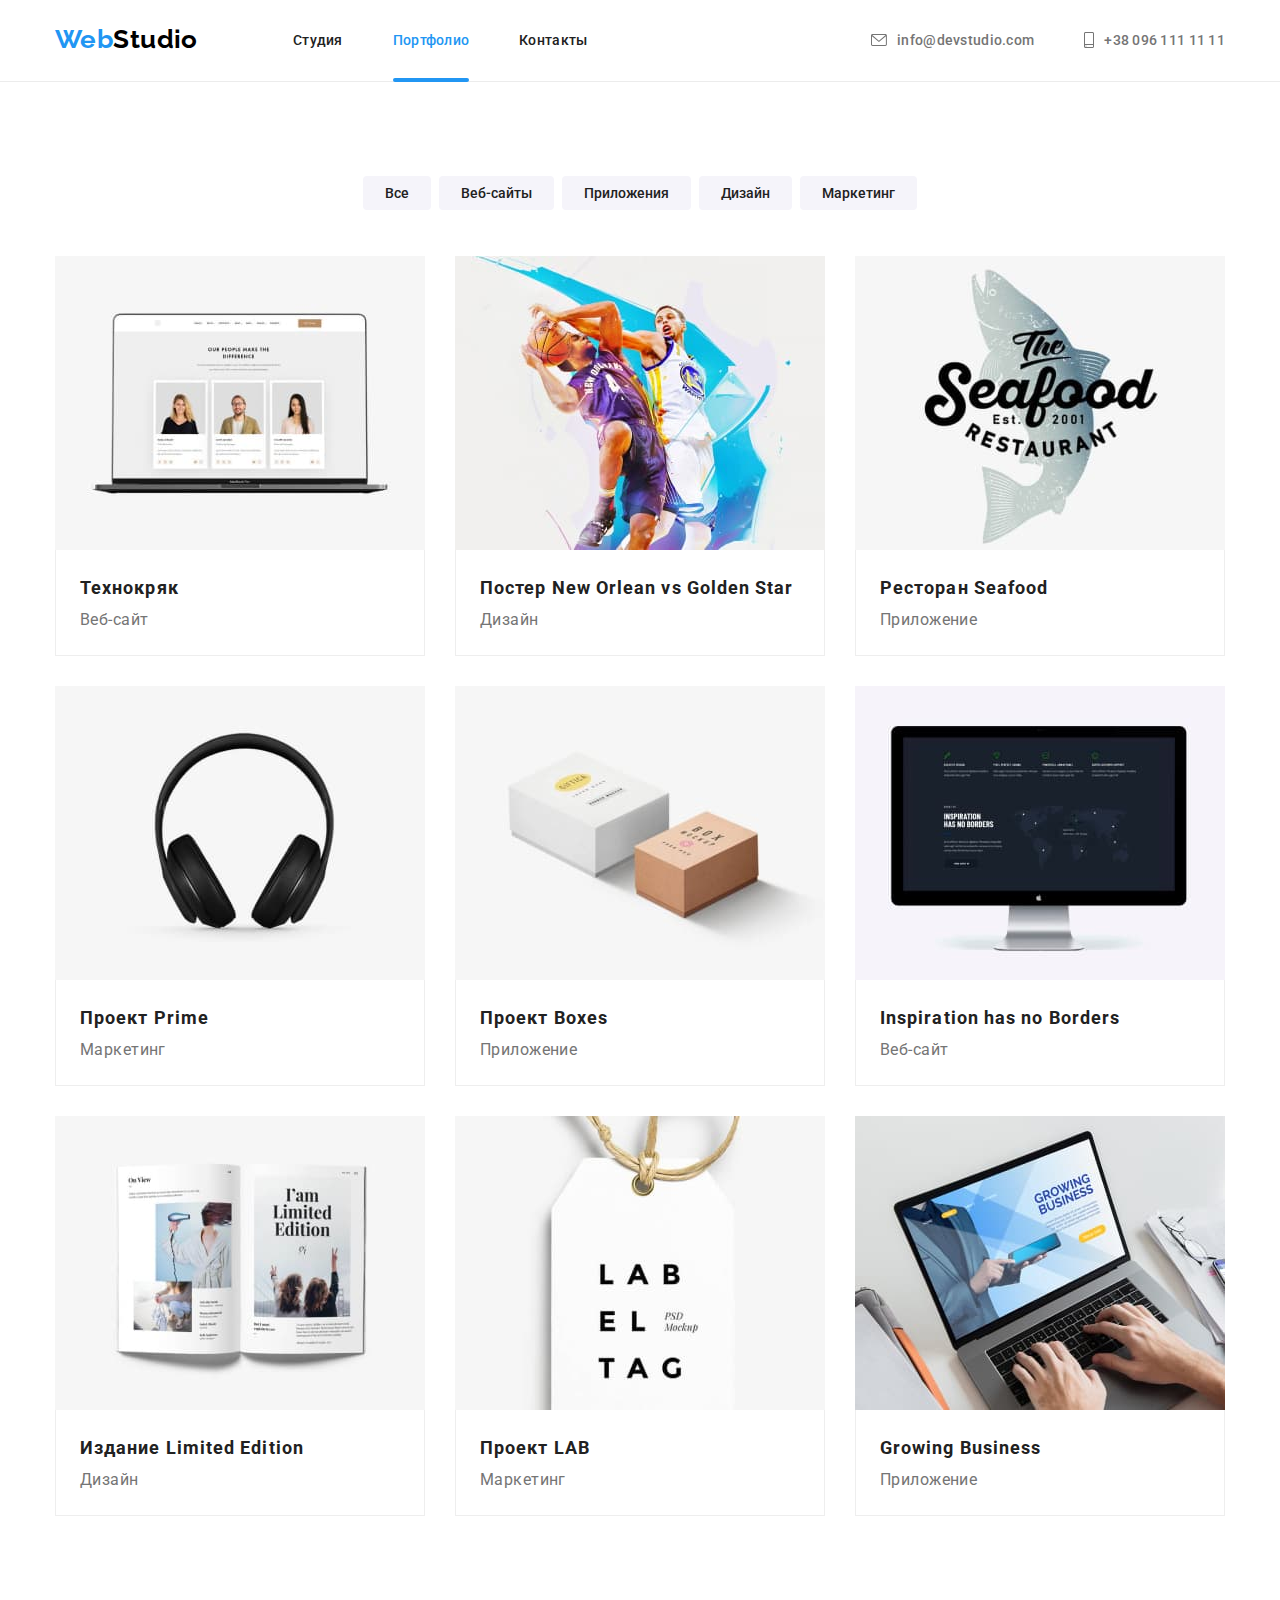
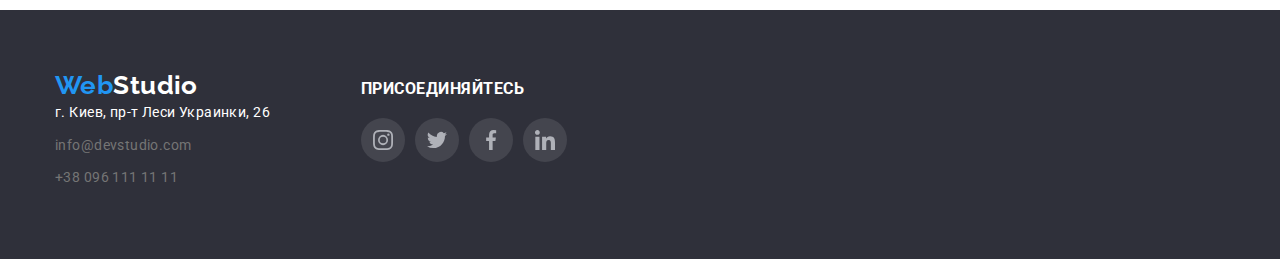
==== portfolio.html @ 80f38857 "Create portfolio.html" ====
<!DOCTYPE html>
<html lang="ru">
  <head>
    <meta charset="UTF-8" />
    <meta http-equiv="X-UA-Compatible" content="IE=edge" />
    <meta name="viewport" content="width=device-width, initial-scale=1.0" />
    <title>Портфолио</title>
    <link rel="preconnect" href="https://fonts.gstatic.com" />
    <link
      href="https://fonts.googleapis.com/css2?family=Raleway:wght@700&family=Roboto:wght@400;500;700;900&display=swap"
      rel="stylesheet"
    />
    <link
      rel="stylesheet"
      href="https://cdnjs.cloudflare.com/ajax/libs/modern-normalize/1.0.0/modern-normalize.min.css"
    />
    <link rel="stylesheet" href="./css/styles.css" />
  </head>
  <body>
    <header class="header">
      <div class="container page-header">
        <a href="./index.html" class="logo"
          >Web<span class="span-header">Studio</span></a
        >
        <nav>
          <ul class="list anchor">
            <li class="anchor-item">
              <a href="./index.html" class="nav-link">Студия</a>
            </li>
            <li class="anchor-item">
              <a href="./portfolio.html" class="nav-link active">Портфолио</a>
            </li>
            <li class="anchor-item">
              <a href="" class="nav-link">Контакты</a>
            </li>
          </ul>
        </nav>
        <ul class="list mailtel">
          <li class="mailtel-item">
            <a href="mailto:info@devstudio.com" class="contact-link">
              <svg class="mail-icon" width="16" height="12">
                <use href="./images/sprite.svg#icon-envelope"></use>
              </svg>
              info@devstudio.com
            </a>
          </li>
          <li class="mailtel-item">
            <a href="tel:+380961111111" class="contact-link">
              <svg class="tel-icon" width="10" height="16">
                <use href="./images/sprite.svg#icon-smartphone"></use>
              </svg>
              +38 096 111 11 11</a
            >
          </li>
        </ul>
      </div>
    </header>
    <main>
      <div class="container">
        <!--<h1>Портфолио</h1>-->
        <section class="section">
          <!--<h2>Фильтр</h2>-->
          <ul class="list filter">
            <li class="li-button">
              <button type="button" class="btn-filter">Все</button>
            </li>
            <li class="li-button">
              <button type="button" class="btn-filter">Веб-сайты</button>
            </li>
            <li class="li-button">
              <button type="button" class="btn-filter">Приложения</button>
            </li>
            <li class="li-button">
              <button type="button" class="btn-filter">Дизайн</button>
            </li>
            <li class="li-button">
              <button type="button" class="btn-filter">Маркетинг</button>
            </li>
          </ul>
          <!--<h2>Примеры работ</h2>-->
          <ul class="list portfolio-card">
            <li class="card-item">
              <div class="card-overlay">
                <img
                  src="./images/portfolio/example1.jpg"
                  alt="Дизайн сайта"
                  width="370"
                />
                <p class="overlay">
                  Технокряк это современная площадка распространения
                  коронавируса. Компании используют эту платформу для цифрового
                  шпионажа и атак на защищённые сервера конкурентов.
                </p>
              </div>
              <div class="text-card">
                <h3 class="portfolio-title">Технокряк</h3>
                <p class="project-type">Веб-сайт</p>
              </div>
            </li>
            <li class="card-item">
              <div class="card-overlay"><img
                src="./images/portfolio/example2.jpg"
                alt=" Дизайн Постера"
                width="370"
              /><p class="overlay">
                  Технокряк это современная площадка распространения
                  коронавируса. Компании используют эту платформу для цифрового
                  шпионажа и атак на защищённые сервера конкурентов.
                </p></div>
              
              <div class="text-card">
                <h3 class="portfolio-title">
                  Постер New Orlean vs Golden Star
                </h3>
                <p class="project-type">Дизайн</p>
              </div>
            </li>
            <li class="card-item">
              <div class="card-overlay"><img
                src="./images/portfolio/example3.jpg"
                alt=" Дизайн приложения ресторан Seafood"
                width="370"
              /><p class="overlay">
                  Технокряк это современная площадка распространения
                  коронавируса. Компании используют эту платформу для цифрового
                  шпионажа и атак на защищённые сервера конкурентов.
                </p></div>
              
              <div class="text-card">
                <h3 class="portfolio-title">Ресторан Seafood</h3>
                <p class="project-type">Приложение</p>
              </div>
            </li>
            <li class="card-item">
              <div class="card-overlay"><img
                src="./images/portfolio/example4.jpg"
                alt="Фото наушников"
                width="370"
              /><p class="overlay">
                  Технокряк это современная площадка распространения
                  коронавируса. Компании используют эту платформу для цифрового
                  шпионажа и атак на защищённые сервера конкурентов.
                </p></div>
              
              <div class="text-card">
                <h3 class="portfolio-title">Проект Prime</h3>
                <p class="project-type">Маркетинг</p>
              </div>
            </li>
            <li class="card-item">
              <div class="card-overlay"><img
                src="./images/portfolio/example5.jpg"
                alt="Дизайн проекта Boxes-коробочки"
                width="370"
              /><p class="overlay">
                  Технокряк это современная площадка распространения
                  коронавируса. Компании используют эту платформу для цифрового
                  шпионажа и атак на защищённые сервера конкурентов.
                </p></div>
              
              <div class="text-card">
                <h3 class="portfolio-title">Проект Boxes</h3>
                <p class="project-type">Приложение</p>
              </div>
            </li>
            <li class="card-item">
              <div class="card-overlay"><img
                src="./images/portfolio/example6.jpg"
                alt="Дизайн сайта Inspiration has no Borders"
                width="370"
              /><p class="overlay">
                  Технокряк это современная площадка распространения
                  коронавируса. Компании используют эту платформу для цифрового
                  шпионажа и атак на защищённые сервера конкурентов.
                </p></div>
              
              <div class="text-card">
                <h3 class="portfolio-title">Inspiration has no Borders</h3>
                <p class="project-type">Веб-сайт</p>
              </div>
            </li>
            <li class="card-item">
              <div class="card-overlay"><img
                src="./images/portfolio/example7.jpg"
                alt="Дизайн издания Limited Edition"
                width="370"
              /><p class="overlay">
                  Технокряк это современная площадка распространения
                  коронавируса. Компании используют эту платформу для цифрового
                  шпионажа и атак на защищённые сервера конкурентов.
                </p></div>
              
              <div class="text-card">
                <h3 class="portfolio-title">Издание Limited Edition</h3>
                <p class="project-type">Дизайн</p>
              </div>
            </li>
            <li class="card-item">
              <div class="card-overlay"><img
                src="./images/portfolio/example8.jpg"
                alt="Дизайн проекта LAB"
                width="370"
              /><p class="overlay">
                  Технокряк это современная площадка распространения
                  коронавируса. Компании используют эту платформу для цифрового
                  шпионажа и атак на защищённые сервера конкурентов.
                </p></div>
              
              <div class="text-card">
                <h3 class="portfolio-title">Проект LAB</h3>
                <p class="project-type">Маркетинг</p>
              </div>
            </li>
            <li class="card-item">
              <div class="card-overlay"><img
                src="./images/portfolio/example9.jpg"
                alt="Дизайн приложения Growing Business"
                width="370"
              /><p class="overlay">
                  Технокряк это современная площадка распространения
                  коронавируса. Компании используют эту платформу для цифрового
                  шпионажа и атак на защищённые сервера конкурентов.
                </p></div>
              
              <div class="text-card">
                <h3 class="portfolio-title">Growing Business</h3>
                <p class="project-type">Приложение</p>
              </div>
            </li>
          </ul>
        </section>
      </div>
    </main>
    <footer class="footer">
      <div class="container footer-container">
        <div class="">
          <a href="./index.html" class="logo logo-footer"
            >Web<span class="span-footer">Studio</span></a
          >
          <address class="address">
            <p class="addr">г. Киев, пр-т Леси Украинки, 26</p>
            <ul class="list">
              <li class="foot-li">
                <a href="mailto:info@devstudio.com" class="footer-contact"
                  >info@devstudio.com</a
                >
              </li>
              <li class="foot-li">
                <a href="tel:+380961111111" class="footer-contact"
                  >+38 096 111 11 11</a
                >
              </li>
            </ul>
          </address>
        </div>
        <div class="social-footer">
          <h3 class="footer-social-title">Присоединяйтесь</h3>
          <ul class="list social-list">
            <li class="social-list-item">
              <a href="" class="social-list-link social-list-link-foot">
                <svg class="social-list-icon" width="44" height="44">
                  <use href="./images/sprite.svg#icon-insta"></use>
                </svg>
              </a>
            </li>
            <li class="social-list-item">
              <a href="" class="social-list-link social-list-link-foot">
                <svg class="social-list-icon" width="44" height="44">
                  <use href="./images/sprite.svg#icon-twit"></use>
                </svg>
              </a>
            </li>
            <li class="social-list-item">
              <a href="" class="social-list-link social-list-link-foot">
                <svg class="social-list-icon" width="44" height="44">
                  <use href="./images/sprite.svg#icon-facebook"></use>
                </svg>
              </a>
            </li>
            <li class="social-list-item">
              <a href="" class="social-list-link social-list-link-foot">
                <svg class="social-list-icon" width="44" height="44">
                  <use href="./images/sprite.svg#icon-linkedin"></use>
                </svg>
              </a>
            </li>
          </ul>
        </div>
      </div>
    </footer>
  </body>
</html>
---- css/styles.css ----
h1,
h2,
h3,
h4,
h5,
h6,
p {
  margin-top: 0;
  margin-bottom: 0;
}
ul,
ol {
  margin-top: 0;
  margin-bottom: 0;
  padding-left: 0;
}
img {
  display: block;
}

:root {
  --main-text-color: #757575;
  --title-text-color: #212121;
  --accent-text-color: #2196f3;
  --hero-footer-color: #2f303a;
  --main-background: #ffffff;
  --section-background: #f5f4fa;
  --button-hover: #188ce8;
  --span-header: #000000;
  --fill-icon: #afb1b8;
}

body {
  font-family: "Roboto", "Raleway", sans-serif;
  color: var(--main-text-color);
  line-height: 1.2;
  font-size: 14px;
  letter-spacing: 0.03em;
}
.container {
  width: 1200px;
  margin: 0 auto;
  padding: 0 15px;
}
.section {
  padding-top: 94px;
  padding-bottom: 94px;
}

/*header box*/
.header {
  border-bottom: 1px solid #ececec;
}
.anchor,
.mailtel {
  display: flex;
  padding-top: 32px;
  padding-bottom: 32px;
}
.page-header {
  display: flex;
  justify-content: space-between;
  align-items: center;
  background-color: var(--main-background);
}
.logo {
  width: 145px;
  font-family: "Raleway";
  font-weight: 700;
  font-size: 26px;
  color: var(--accent-text-color);
  margin: 24px 93px 25px 0px;
}
.anchor-item:not(:last-child) {
  margin-right: 50px;
}
.mailtel {
  margin-left: auto;
}
.mailtel-item {
  display: flex;
  align-items: center;
}
.mailtel-item:not(:last-child) {
  margin-right: 50px;
}
.mail-icon,
.tel-icon {
  margin-right: 10px;
  fill: currentColor;
}

.nav-link {
  color: var(--title-text-color);
  font-weight: 500;
  letter-spacing: 0.02em;
  transition: color 250ms cubic-bezier(0.4, 0, 0.2, 1);
}
.contact-link {
  display: flex;
  color: inherit;
  font-weight: 500;
  align-items: center;
  letter-spacing: 0.02em;
  transition: color 250ms cubic-bezier(0.4, 0, 0.2, 1);
}
.nav-link:hover,
.contact-link:hover,
.nav-link:focus,
.contact-link:focus,
.footer-contact:hover,
.footer-contact:focus {
  color: var(--accent-text-color);
}
.active {
  color: var(--accent-text-color);
  position: relative;
}
.active::after {
  position: absolute;
  content: "";
  width: 100%;
  height: 4px;
  top: 46px;
  left: 0;
  background: var(--accent-text-color);
  border-radius: 2px;
}
.logo,
.nav-link,
.contact-link,
.footer-contact {
  text-decoration: none;
}
.list {
  list-style: none;
}
.span-header {
  color: var(--span-header);
}
/*hero-box*/
.hero {
  max-width: 1600px;
  height: 600px;
  margin-left: auto;
  margin-right: auto;
  padding-top: 200px;
  padding-bottom: 200px;
  background-position: center;
  background-repeat: no-repeat;
  background-size: cover;
  background-color: #c4c4c4;
  background-image: linear-gradient(
      to right,
      rgba(47, 48, 58, 0.4),
      rgba(47, 48, 58, 0.4)
    ),
    url("../images/hero/Img.jpg");
}

.hero-title {
  color: var(--main-background);
  text-align: center;
  text-transform: uppercase;
  font-size: 44px;
  line-height: 1.3;
  font-weight: 900;
  letter-spacing: 0.06em;
  margin: 0 auto 30px auto;
  width: 696px;
}

.hero-button {
  color: var(--main-background);
  background-color: var(--accent-text-color);
  font-size: 16px;
  font-weight: 700;
  line-height: 1.8;
  text-align: center;
  padding: 10px 0;
  cursor: pointer;
  letter-spacing: 0.06em;
  width: 200px;
  border-style: none;
  box-shadow: 0px 4px 4px rgba(0, 0, 0, 0.15);
  border-radius: 4px;
  margin: auto;
  display: block;
  transition: background-color 250ms cubic-bezier(0.4, 0, 0.2, 1);
}
.hero-button:hover {
  background-color: var(--button-hover);
}

/*section-feature*/
.feat-cont {
  display: flex;
}
.feature-icon {
  display: flex;
  padding: 25px 100px;
  margin-bottom: 30px;
  background-color: var(--section-background);
  border-radius: 4px;
}
.group-feature:not(:last-child) {
  margin-right: 30px;
}
.group-feature {
  width: 270px;
}
.feature-title {
  font-size: inherit;
  text-transform: uppercase;
  color: var(--title-text-color);
  margin-bottom: 10px;
}
.feature-text {
  line-height: 1.7;
}
.feature-icon-item {
  margin: auto;
}
.section-feature {
  padding-bottom: 0;
}
/*section-work*/
.title {
  color: var(--title-text-color);
  font-weight: 700;
  font-size: 36px;
  text-align: center;
  margin-bottom: 50px;
}
.our-work {
  display: flex;
  justify-content: space-between;
  
}
.example {
  position: relative;
  display: block;
  max-width: 100%;
  height: auto;
}
.example > .text-work {
width: 370px;
font-weight: 700;
font-size: 14px;
text-align: center;
letter-spacing: 0.03em;
text-transform: uppercase;
position: absolute;
color: var(--main-background);
bottom: 0;
left: 0;
padding-top: 27px;
padding-bottom: 27px;
background: rgba(47, 48, 58, 0.8);
}

/*section-member*/
.section-member {
  background-color: var(--section-background);
}
.members {
  display: flex;
  justify-content: space-between;
}
.cards {
  background-color: var(--main-background);
  border-radius: 0px 0px 4px 4px;
  box-shadow: 0px 1px 3px rgba(0, 0, 0, 0.12), 0px 1px 1px rgba(0, 0, 0, 0.14),
    0px 2px 1px rgba(0, 0, 0, 0.2);
  padding-bottom: 30px;
}
.photo-team {
  margin-bottom: 30px;
}
.member-name {
  color: var(--title-text-color);
  font-weight: 500;
  margin-bottom: 10px;
}
.member-role {
   margin-bottom: 16px;
}
.member-name,
.member-role {
  font-size: 16px;
  text-align: center;
}
.social {
  width: 270px;
}
.social-list {
  display: flex;
  justify-content: space-between;
  align-items: center;
  width: 206px;
  height: 44px;
  margin: 0 auto;
}
.social-list-icon {
  fill: var(--fill-icon);
  transition: fill 250ms cubic-bezier(0.4, 0, 0.2, 1);
}
.social-list-link {
  display: flex;
  justify-content: space-between;
  align-items: center;
  background-color: var(--main-background);
  width: 44px;
  height: 44px;
  border-radius: 50%;
  transition: background-color 250ms cubic-bezier(0.4, 0, 0.2, 1);
}
.social-list-link:hover,
.social-list-link:focus {
  background-color: var(--accent-text-color);
  
}
.social-list-link:hover .social-list-icon,
.social-list-link:focus .social-list-icon {
  fill: var(--main-background);
  
}
/*Clients*/
.clients {
  display: flex;
  justify-content: space-between;
}
.clients-icon {
  width: 170px;
  height: 92px;
  border: 1px solid var(--fill-icon);
  padding: 16px 32px;
  transition: border-color 250ms cubic-bezier(0.4, 0, 0.2, 1);
}
.clients-link {
  display: flex;
  width: 106px;
  height: 60px;
  justify-content: center;
  align-items: center;
}
.clients-svg {
   fill: var(--fill-icon);
   transition: fill 250ms cubic-bezier(0.4, 0, 0.2, 1);
}
.clients-icon:hover .clients-svg,
.clients-icon:focus .clients-svg {
  fill: var(--accent-text-color);
}
.clients-icon:hover,
.clients-icon:focus {
  border-color: var(--accent-text-color);
}
/*footer*/
.footer-container {
  display: flex;
  padding-top: 60px;
  padding-bottom: 60px;
  align-items: baseline;
}
.logo-footer {
  margin-bottom: 20px;
}
.footer {
  background-color: var(--hero-footer-color);
}
.social-footer {
  display: block;
  width: 206px;
  flex-direction: column;
  margin-left: 70px;
}
.footer-social-title {
  font-weight: 700;
  letter-spacing: 0.03em;
  text-transform: uppercase;
  color: var(--main-background);
  margin-bottom: 20px;
}
.footer-contact {
  font-style: normal;
  line-height: 1.7;
  color: inherit;
  transition: color 250ms cubic-bezier(0.4, 0, 0.2, 1);
}
.foot-li {
  margin-bottom: 9px;
}
.addres {
  display: flex;
  margin-top: 20px;
  margin-bottom: 60px;
  width: 231px;
}
.addr {
  font-style: normal;
  color: var(--main-background);
  line-height: 1.7;
  margin-bottom: 9px;
}
.span-footer {
  color: var(--main-background);
}
.social-list-link-foot {
  background-color: rgba(255, 255, 255, 0.1);
}

/*portfolio-page*/
.filter {
  display: flex;
  justify-content: center;
  margin-bottom: 16px;
}
.btn-filter {
  background-color: var(--section-background);
  color: var(--title-text-color);
  font-weight: 500;
  text-align: center;
  line-height: 1.6;
  cursor: pointer;
  border-style: none;
  padding: 6px 22px 6px 22px;
  border-radius: 4px;
  transition-property: background-color, color, box-shadow;
  transition-duration: 250ms;
  transition-timing-function: cubic-bezier(0.4, 0, 0.2, 1);
}
.btn-filter:hover,
.btn-filter:focus {
  background-color: var(--accent-text-color);
  color: var(--main-background);
  box-shadow: 0px 3px 1px rgba(0, 0, 0, 0.1), 0px 1px 2px rgba(0, 0, 0, 0.08),
    0px 2px 2px rgba(0, 0, 0, 0.12);
  }
.li-button:not(:last-child) {
  margin-right: 8px;
}
.portfolio-title {
  font-weight: 700;
  font-size: 18px;
  line-height: 2;
  color: var(--title-text-color);
  letter-spacing: 0.06em;
}
.project-type {
  font-size: 16px;
  line-height: 1.8;
}
.portfolio-card {
  display: flex;
  flex-wrap: wrap;
  margin-left: -30px;
}
.portfolio-card > li {
  margin-left: 30px;
  margin-top: 30px;
  flex-basis: calc((100% - 90px) / 3);
}
.card-overlay {
  position: relative;
  overflow: hidden;
}
.overlay {
  position: absolute;
  height: 100%;
  width: 100%;
  top: 0;
  left: 0;
  padding: 61px 22px;
  font-size: 18px;
  line-height: 1.56;
  letter-spacing: 0.03em;
  color: var(--main-background);
  background-color: rgba(33, 150, 243, 0.9);;
  transform: translatey(100%);
  transition: transform 250ms linear;
  overflow: auto;
}

.text-card {
  border-right: 1px solid #eeeeee;
  border-bottom: 1px solid #eeeeee;
  border-left: 1px solid #eeeeee;
  padding-left: 24px;
  padding-bottom: 20px;
  padding-top: 20px;
}
.card-item {
  transition: box-shadow 250ms cubic-bezier(0.4, 0, 0.2, 1);
}
.card-item:hover,
.card-item:focus {
  box-shadow: 0px 1px 1px rgba(0, 0, 0, 0.12), 0px 4px 4px rgba(0, 0, 0, 0.06),
    1px 4px 6px rgba(0, 0, 0, 0.16);
    
}
.card-item:hover .overlay,
.card-item:focus .overlay {
  transform: translatey(0);
}
/*modal-window*/
.backdrop {
  position: fixed;
  width: 100%;
  height: 100%;
  top: 0;
  left: 0;
  background-color: rgba(0, 0, 0, 0.2);
  z-index: 100;
  transition: opacity 250ms linear, visibility 250ms linear;
}
.modal {
  position: absolute;
  top: 50%;
  left: 50%;
  transform: translate(-50%, -50%);
  width: 528px;
  height: 580px;
  border-color: var(--main-background);
  background-color: var(--main-background);
}
.modal-close-butt {
  position: absolute;
  top: 8px;
  right: 8px;
  width: 30px;
  height: 30px;
  background-color: transparent;
  border: 1px solid rgba(0, 0, 0, 0.1);
  border-radius: 50%;
  padding: 6px 6px;
  fill: #000000;
  cursor: pointer;
}
.is-hidden {
  opacity: 0;
  visibility: hidden;
  pointer-events: none;
}
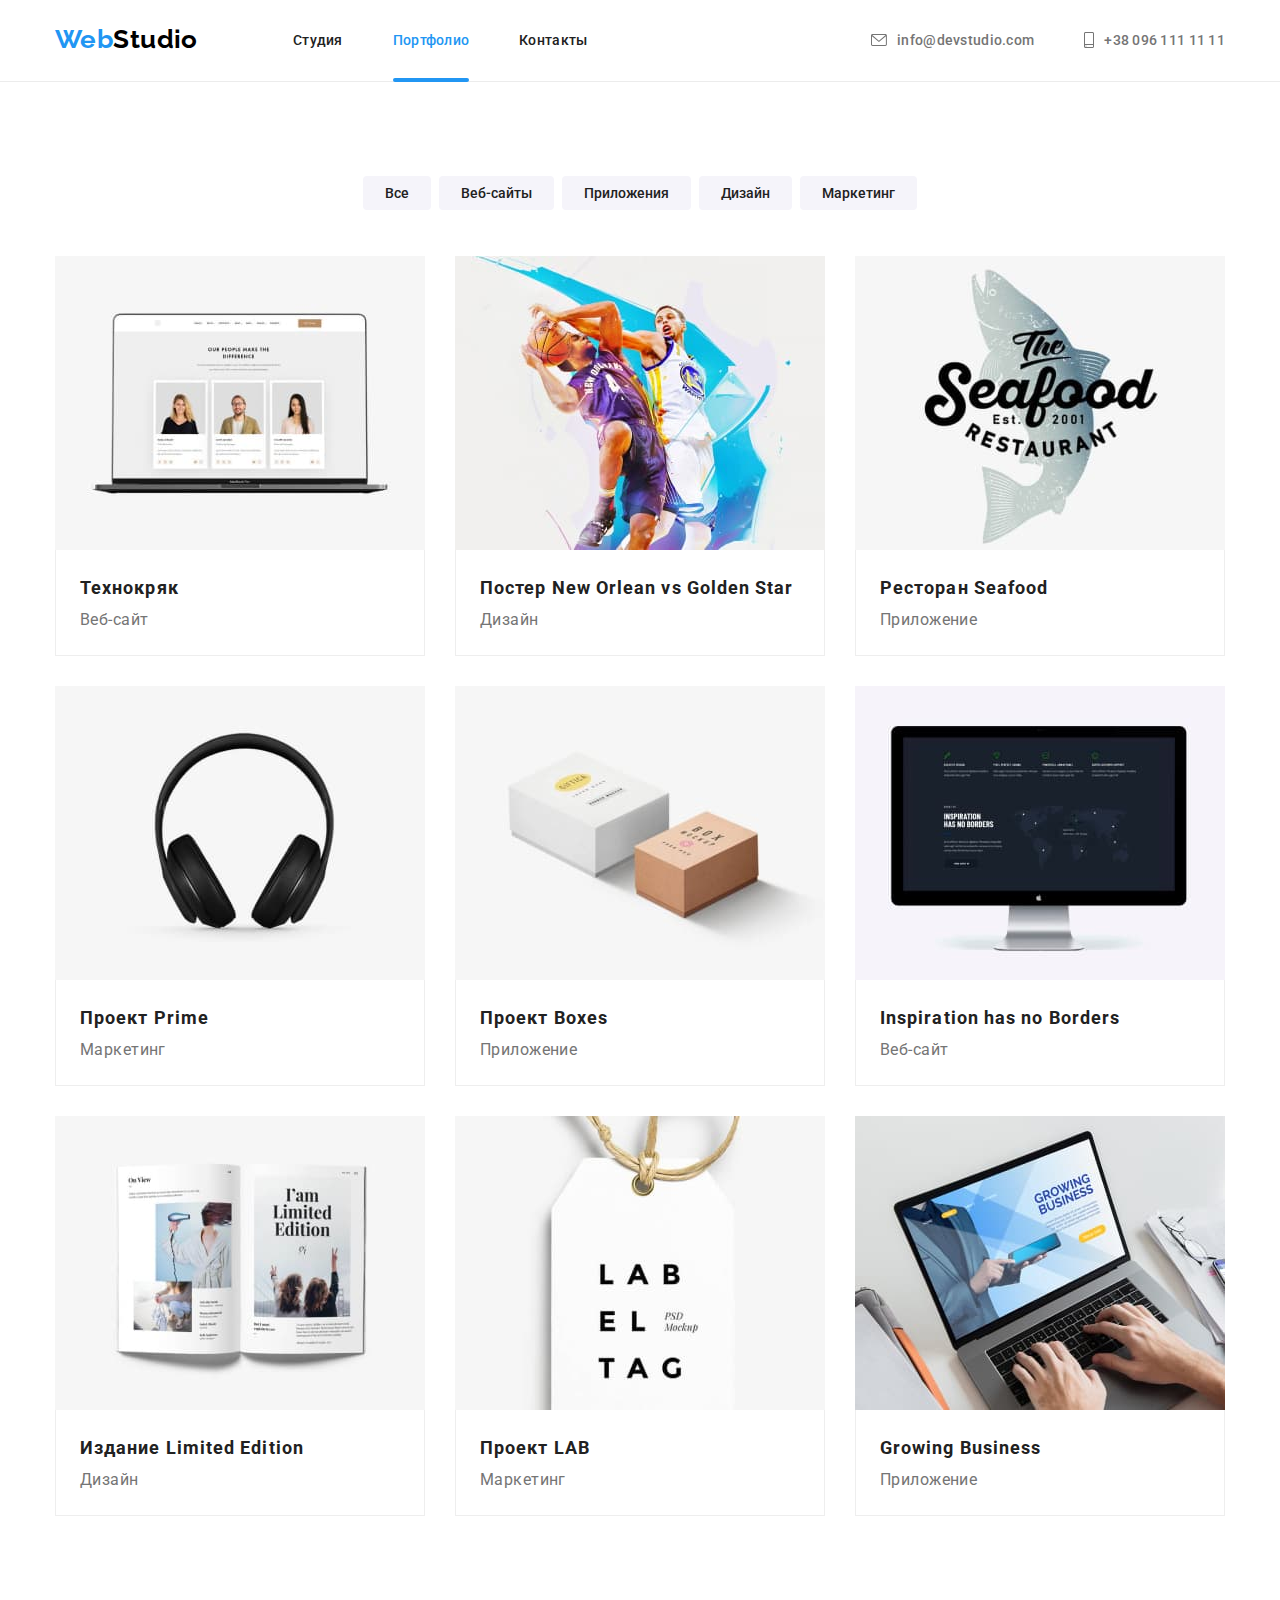
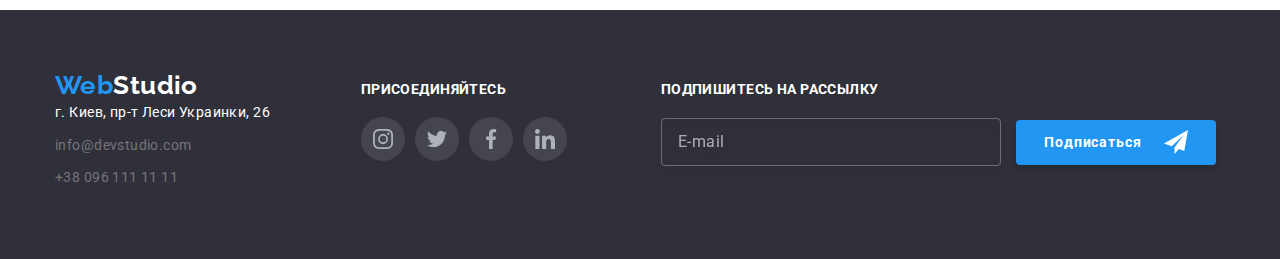
==== commit ab69a092: "Update portfolio.html" ====
--- a/portfolio.html
+++ b/portfolio.html
@@ -286,6 +286,17 @@
             </li>
           </ul>
         </div>
+        <div class="form-footer">
+          <form class="form-subscription" name="subscription">
+            <p class="text-form-footer">Подпишитесь на рассылку</p>
+            <input type="email" class="email-form-footer" placeholder="E-mail">
+            <button type="submit" class="form-footer-btn">Подписаться
+              <svg class="submit-icon" width="24" height="24">
+                <use href="./images/sprite.svg#icon-send"></use>
+              </svg>
+            </button>
+          </form>
+        </div>
       </div>
     </footer>
   </body>
--- a/css/styles.css
+++ b/css/styles.css
@@ -235,7 +235,6 @@
 .our-work {
   display: flex;
   justify-content: space-between;
-  
 }
 .example {
   position: relative;
@@ -244,19 +243,19 @@
   height: auto;
 }
 .example > .text-work {
-width: 370px;
-font-weight: 700;
-font-size: 14px;
-text-align: center;
-letter-spacing: 0.03em;
-text-transform: uppercase;
-position: absolute;
-color: var(--main-background);
-bottom: 0;
-left: 0;
-padding-top: 27px;
-padding-bottom: 27px;
-background: rgba(47, 48, 58, 0.8);
+  width: 370px;
+  font-weight: 700;
+  font-size: 14px;
+  text-align: center;
+  letter-spacing: 0.03em;
+  text-transform: uppercase;
+  position: absolute;
+  color: var(--main-background);
+  bottom: 0;
+  left: 0;
+  padding-top: 27px;
+  padding-bottom: 27px;
+  background: rgba(47, 48, 58, 0.8);
 }
 
 /*section-member*/
@@ -283,7 +282,7 @@
   margin-bottom: 10px;
 }
 .member-role {
-   margin-bottom: 16px;
+  margin-bottom: 16px;
 }
 .member-name,
 .member-role {
@@ -318,42 +317,36 @@
 .social-list-link:hover,
 .social-list-link:focus {
   background-color: var(--accent-text-color);
-  
 }
 .social-list-link:hover .social-list-icon,
 .social-list-link:focus .social-list-icon {
   fill: var(--main-background);
-  
 }
 /*Clients*/
 .clients {
   display: flex;
   justify-content: space-between;
 }
-.clients-icon {
+.clients-link {
+  display: flex;
   width: 170px;
   height: 92px;
   border: 1px solid var(--fill-icon);
   padding: 16px 32px;
   transition: border-color 250ms cubic-bezier(0.4, 0, 0.2, 1);
-}
-.clients-link {
-  display: flex;
-  width: 106px;
-  height: 60px;
   justify-content: center;
   align-items: center;
 }
 .clients-svg {
-   fill: var(--fill-icon);
-   transition: fill 250ms cubic-bezier(0.4, 0, 0.2, 1);
-}
-.clients-icon:hover .clients-svg,
-.clients-icon:focus .clients-svg {
+  fill: var(--fill-icon);
+  transition: fill 250ms cubic-bezier(0.4, 0, 0.2, 1);
+}
+.clients-link:hover .clients-svg,
+.clients-link:focus .clients-svg {
   fill: var(--accent-text-color);
 }
-.clients-icon:hover,
-.clients-icon:focus {
+.clients-link:hover,
+.clients-link:focus {
   border-color: var(--accent-text-color);
 }
 /*footer*/
@@ -377,6 +370,7 @@
 }
 .footer-social-title {
   font-weight: 700;
+  font-size: 14px;
   letter-spacing: 0.03em;
   text-transform: uppercase;
   color: var(--main-background);
@@ -409,7 +403,68 @@
 .social-list-link-foot {
   background-color: rgba(255, 255, 255, 0.1);
 }
-
+.form-footer {
+  width: 570px;
+  margin-left: 94px;
+}
+.text-form-footer {
+  text-transform: uppercase;
+  font-size: 14px;
+  line-height: 1.14;
+  letter-spacing: 0.03em;
+  font-weight: 700;
+  color: var(--main-background);
+  margin-bottom: 20px;
+ }
+.email-form-footer {
+  width: 340px;
+  padding: 15px 0 15px 16px;
+  border: 1px solid rgba(255, 255, 255, 0.3);
+  border-radius: 4px;
+  margin-right: 12px;
+  background-color:inherit;
+  color: var(--main-background);
+  filter: drop-shadow(0px 4px 4px rgba(0, 0, 0, 0.15));
+  outline: none;
+}
+.email-form-footer::placeholder {
+  color: rgba(255, 255, 255, 0.6);
+  font-family: "Roboto";
+  font-size: 16px;
+  line-height: 1.2;
+  letter-spacing: 0.03em;
+}
+.form-footer-btn {
+  text-align: left;
+  width: 200px;
+  font-family: "Roboto";
+  font-style: 16px;
+  line-height: 1.8;
+  font-weight: 700;
+  padding: 10px 28px;
+  letter-spacing: 0.06em;
+  position: relative;
+  background-color: var(--accent-text-color);
+  color: var(--main-background);
+  box-shadow: 0px 4px 4px rgba(0, 0, 0, 0.15);
+  border-radius: 4px;
+  transition: background-color 250ms cubic-bezier(0.4, 0, 0.2, 1);
+  border-style: none;
+}
+.form-footer-btn:hover,
+.form-footer-btn:focus {
+  background-color: var(--button-hover);
+  border-color: var(--button-hover);
+}
+
+
+.submit-icon {
+  position: absolute;
+  right: 28px;
+  top: 10px;
+  fill: var(--main-background);
+  
+}
 /*portfolio-page*/
 .filter {
   display: flex;
@@ -436,7 +491,7 @@
   color: var(--main-background);
   box-shadow: 0px 3px 1px rgba(0, 0, 0, 0.1), 0px 1px 2px rgba(0, 0, 0, 0.08),
     0px 2px 2px rgba(0, 0, 0, 0.12);
-  }
+}
 .li-button:not(:last-child) {
   margin-right: 8px;
 }
@@ -467,19 +522,21 @@
 }
 .overlay {
   position: absolute;
-  height: 100%;
+  min-height: 100%;
   width: 100%;
+  font-weight: 400;
   top: 0;
-  left: 0;
-  padding: 61px 22px;
+  right: 0;
+  padding: 63px 24px;
   font-size: 18px;
-  line-height: 1.56;
+  line-height: 1.55;
   letter-spacing: 0.03em;
   color: var(--main-background);
-  background-color: rgba(33, 150, 243, 0.9);;
+  background-color: rgba(33, 150, 243, 0.9);
   transform: translatey(100%);
   transition: transform 250ms linear;
   overflow: auto;
+  
 }
 
 .text-card {
@@ -497,7 +554,6 @@
 .card-item:focus {
   box-shadow: 0px 1px 1px rgba(0, 0, 0, 0.12), 0px 4px 4px rgba(0, 0, 0, 0.06),
     1px 4px 6px rgba(0, 0, 0, 0.16);
-    
 }
 .card-item:hover .overlay,
 .card-item:focus .overlay {
@@ -521,8 +577,12 @@
   transform: translate(-50%, -50%);
   width: 528px;
   height: 580px;
+  padding: 40px;
   border-color: var(--main-background);
   background-color: var(--main-background);
+  border-radius: 4px;
+  box-shadow: 0px 1px 3px rgba(0, 0, 0, 0.12), 0px 1px 1px rgba(0, 0, 0, 0.14),
+    0px 2px 1px rgba(0, 0, 0, 0.2);
 }
 .modal-close-butt {
   position: absolute;
@@ -534,11 +594,137 @@
   border: 1px solid rgba(0, 0, 0, 0.1);
   border-radius: 50%;
   padding: 6px 6px;
-  fill: #000000;
+  outline: none;
   cursor: pointer;
+}
+.modal-close-icon {
+  fill: var(--span-header);
+}
+.modal-close-butt:hover .modal-close-icon,
+.modal-close-butt:focus .modal-close-icon  {
+  fill: var(--accent-text-color);
 }
 .is-hidden {
   opacity: 0;
   visibility: hidden;
   pointer-events: none;
-}+}
+.text-modal-form {
+font-family: Roboto;
+font-weight: 700;
+font-size: 20px;
+line-height: 1.15;
+text-align: center;
+letter-spacing: 0.03em;
+margin-bottom: 12px;
+color: var(--title-text-color);
+
+}
+.for-name-icon,
+.for-tel-icon,
+.for-email-icon {
+  position: relative;
+}
+.modal-form-input {
+  width: 100%;
+  height: 40px;
+  margin-bottom: 10px;
+  padding-left: 42px;
+  border: 1px solid rgba(33, 33, 33, 0.2);
+  box-sizing: border-box;
+  border-radius: 4px;
+  cursor: pointer; 
+  transition: border-color 250ms cubic-bezier(0.4, 0, 0.2, 1); 
+}
+.icon-form {
+  position: absolute;
+  top: 11px;
+  left: 12px;
+  transition: fill 250ms cubic-bezier(0.4, 0, 0.2, 1);
+}
+.modal-form-comments {
+  display: inline-block;
+  resize: none;
+  width: 100%;
+  height: 120px;
+  padding: 12px 16px;
+  border: 1px solid rgba(33, 33, 33, 0.2);
+  border-radius: 4px;
+  margin-bottom: 20px;
+  cursor: pointer;
+  transition: border-color 250ms cubic-bezier(0.4, 0, 0.2, 1);
+}
+.modal-form-input:focus,
+.modal-form-comments:focus,
+.modal-form-input:hover,
+.modal-form-comments:hover {
+  outline: none;
+  border-color: var(--accent-text-color);
+  
+}
+.modal-form-input:focus + .icon-form,
+.modal-form-input:hover + .icon-form {
+  fill: var(--accent-text-color);
+}
+.modal-form-comments::placeholder {
+  color: rgba(117, 117, 117, 0.5);
+}
+.checkbox-form-user-agreement {
+  display: inline-block;
+  margin-bottom: 30px;
+  cursor: pointer;
+}
+.form-user-agreement {
+  width: 16px;
+  height: 15px;
+}
+.checkbox-form-user-agreement::before {
+  content: '';
+  display: inline-block;
+  width: 16px;
+  height: 15px;
+  border: 2px solid var(--title-text-color);
+  border-radius: 2px;
+  margin-right: 7px;
+  vertical-align: middle;
+  background-size: cover;
+  transition: border-color 250ms cubic-bezier(0.4, 0, 0.2, 1);
+}
+.form-user-agreement:checked+.checkbox-form-user-agreement::before {
+  background-image: url(../images/checkbox/icon-check.svg);
+  background-color: var(--accent-text-color);
+  border-color: var(--accent-text-color);
+}
+.form-user-agreement:focus + .checkbox-form-user-agreement::before,
+.form-user-agreement:hover + .checkbox-form-user-agreement::before {
+  border-color: var(--accent-text-color);
+}
+.custom-checkbox {
+  position: absolute;
+  z-index: -1;
+  opacity: 0;
+}
+.modal-form-btn {
+  display: flex;
+  width: 200px;
+  height: 50px;
+  font-family: Roboto;
+  font-weight: 700;
+  font-size: 16px;
+  line-height: 1.87;
+  align-items: center;
+  padding: 10px 55px;
+  letter-spacing: 0.06em;
+  color: var(--main-background);
+  margin: auto;
+  background-color: var(--accent-text-color);
+  box-shadow: 0px 4px 4px rgba(0, 0, 0, 0.15);
+  border-radius: 4px;
+  border-style: none;
+  cursor: pointer;
+  transition: background-color 250ms cubic-bezier(0.4, 0, 0.2, 1);
+}
+.modal-form-btn:hover {
+  background-color: var(--button-hover);
+}
+
